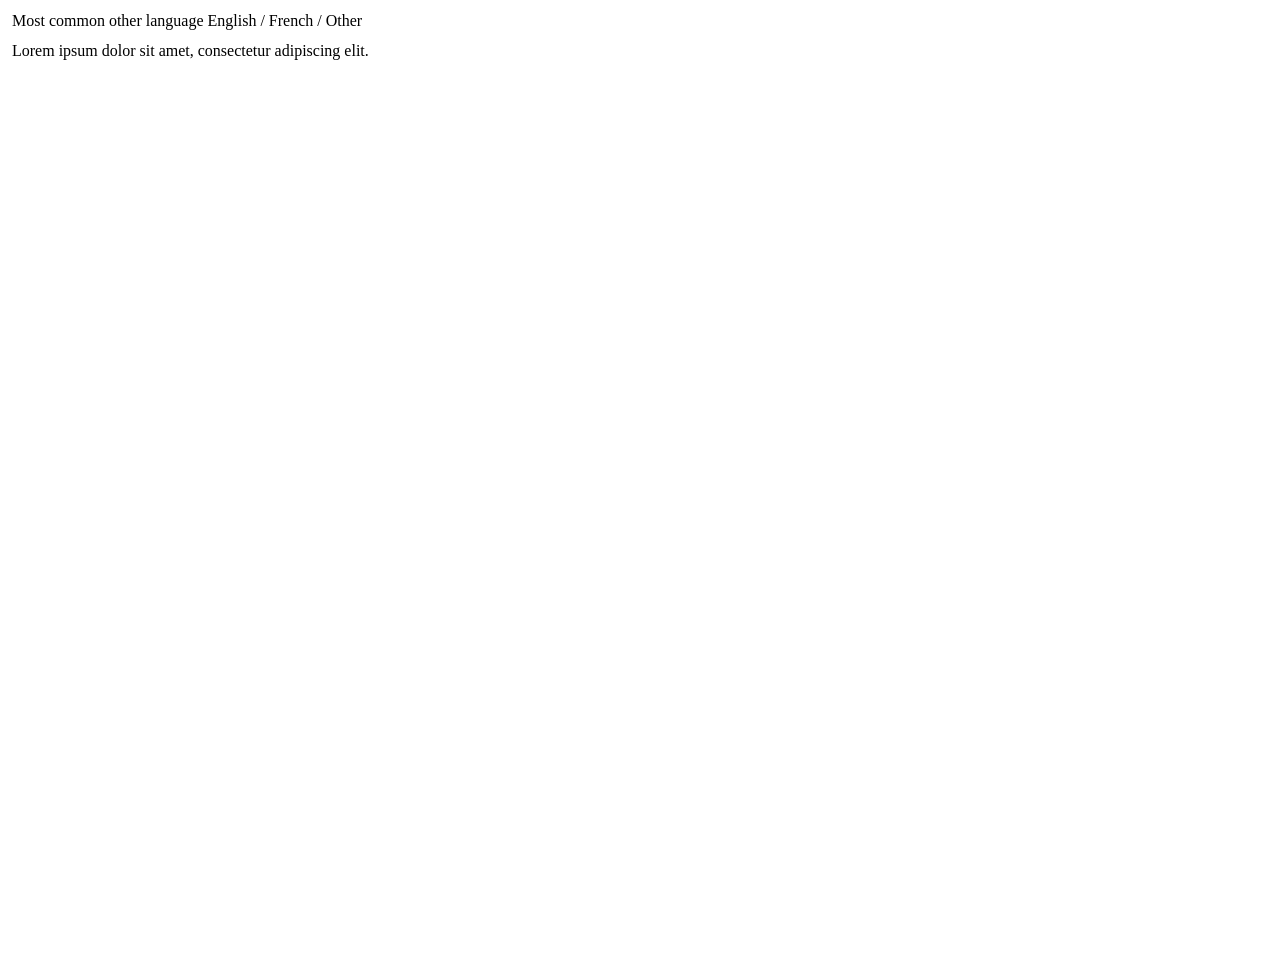
==== web/index.html @ cda777cf "Add left column UI with per-view details of the clicked geography - Calcite shell with a fixed 360px" ====
<!doctype html>
<html lang="en">
<head>
  <meta charset="utf-8" />
  <meta name="viewport" content="width=device-width, initial-scale=1" />
  <title>Canada Languages Interactive</title>

  <script type="module" src="https://js.arcgis.com/calcite-components/3.3.2/calcite.esm.js"></script>
  <link rel="stylesheet" href="https://js.arcgis.com/4.34/esri/themes/light/main.css" />
  <script src="https://js.arcgis.com/4.34/"></script>
  <script type="module" src="https://js.arcgis.com/4.34/map-components/"></script>

  <link rel="stylesheet" href="style.css" />
  <script type="module" src="app.js"></script>
</head>
<body>
  <calcite-shell>
    <!-- Left column: title, view toggle, details of the clicked geography -->
    <calcite-shell-panel slot="panel-start" display-mode="dock" width="m">
      <calcite-panel heading="Lorem ipsum dolor sit amet">
        <div class="panel-section">
          <calcite-segmented-control id="view-switch" label="Map view" width="full">
            <calcite-segmented-control-item value="predominant" checked>Most common other language</calcite-segmented-control-item>
            <calcite-segmented-control-item value="composition">English / French / Other</calcite-segmented-control-item>
          </calcite-segmented-control>
        </div>

        <div class="panel-section">
          <!-- Nothing clicked yet -->
          <calcite-notice id="info-empty" open width="full">
            <div slot="message">Lorem ipsum dolor sit amet, consectetur adipiscing elit.</div>
          </calcite-notice>

          <!-- Clicked geography, Most common other language view -->
          <div id="info-predominant" hidden>
            <h2 id="info-predominant-title" class="info-title"></h2>
            <hr class="info-divider" />
            <!-- Filled by app.js: non-official speakers and the predominant language -->
            <div id="info-predominant-prose"></div>
            <hr class="info-divider" />
            <calcite-table id="language-table" caption="Languages spoken most often at home" striped scale="s">
              <calcite-table-row slot="table-header">
                <calcite-table-header heading="Language"></calcite-table-header>
                <calcite-table-header heading="Speakers" alignment="end"></calcite-table-header>
                <calcite-table-header heading="Share" alignment="end"></calcite-table-header>
              </calcite-table-row>
            </calcite-table>
          </div>

          <!-- Clicked geography, English / French / Other view -->
          <div id="info-composition" hidden>
            <h2 id="info-composition-title" class="info-title"></h2>
            <hr class="info-divider" />
            <!-- Filled by app.js: English / French / non-official speakers -->
            <div id="info-composition-prose"></div>
            <hr class="info-divider" />
            <!-- Drawn by app.js: triangle of the colour mixes, with the selected geography marked -->
            <svg id="composition-legend" class="composition-legend" viewBox="0 0 300 262" role="img"
              aria-label="Triangle legend: how the English, French and non-official language colours mix"></svg>
          </div>
        </div>
      </calcite-panel>
    </calcite-shell-panel>

    <!-- Web map: "Canada Languages Interactive" -->
    <arcgis-map item-id="58b237790eba453bb35c7cd2c407bc18"></arcgis-map>
  </calcite-shell>

  <div id="tooltip-anchor"></div>
  <calcite-tooltip id="hover-tooltip" reference-element="tooltip-anchor" placement="right" offset-distance="12" overlay-positioning="fixed">
    <div class="tooltip-body">
      <!-- Most common other language view -->
      <div id="tooltip-predominant" class="tooltip-predominant">
        <span id="tooltip-predominant-geo" class="tooltip-title"></span>
        <div class="tooltip-content">
          <calcite-color-picker-swatch id="tooltip-swatch" scale="m"></calcite-color-picker-swatch>
          <div class="tooltip-text">
            <span id="tooltip-label"></span>
            <span id="tooltip-pct"></span>
          </div>
        </div>
      </div>
      <!-- English / French / Other view -->
      <div id="tooltip-composition" class="tooltip-composition" hidden>
        <span id="tooltip-geo" class="tooltip-title"></span>
        <div id="composition-bar" class="composition-bar">
          <span></span><span></span><span></span>
        </div>
        <div id="composition-values" class="composition-values"></div>
      </div>
    </div>
  </calcite-tooltip>
</body>
</html>
---- web/style.css ----
html, body { margin: 0; height: 100%; }
arcgis-map { display: block; height: 100%; }

/* Left column: fixed width, wide enough for the view toggle on one line */
calcite-shell-panel {
  --calcite-shell-panel-width: 360px;
  --calcite-shell-panel-min-width: 360px;
  --calcite-shell-panel-max-width: 360px;
}
.panel-section { padding: var(--calcite-spacing-md, 12px); }
.panel-section + .panel-section { padding-block-start: 0; }
.info-title {
  margin: 0 0 var(--calcite-spacing-sm, 8px);
  font-size: var(--calcite-font-size-1, 16px);
}
.info-divider {
  border: none;
  border-block-start: 1px solid var(--calcite-color-border-3, #dfdfdf);
  margin: var(--calcite-spacing-md, 12px) 0;
}
.predominant-language,
.category-word { font-weight: var(--calcite-font-weight-semibold, 600); }
.composition-legend {
  display: block;
  width: 100%;
  height: auto;
}
.composition-legend text {
  font-size: 12px;
  font-weight: 600;
}

/* Invisible 1px element that follows the cursor; the tooltip anchors to it */
#tooltip-anchor {
  position: fixed;
  width: 1px;
  height: 1px;
  pointer-events: none;
}
/* Keep [hidden] working on elements styled with display: flex */
[hidden] { display: none !important; }

/* The tooltip sizes to its contents: a long geography name widens it rather than wrapping */
calcite-tooltip { --calcite-tooltip-max-size-x: none; }
.tooltip-title { white-space: nowrap; }

.tooltip-content {
  display: flex;
  align-items: center;
  gap: var(--calcite-spacing-sm, 8px);
}
.tooltip-text {
  display: flex;
  flex-direction: column;
}

/* Most common other language tooltip: geography name over the swatch row */
.tooltip-predominant {
  display: flex;
  flex-direction: column;
  gap: var(--calcite-spacing-sm, 8px);
}

/* English / French / Other tooltip */
.tooltip-composition {
  display: flex;
  flex-direction: column;
  gap: var(--calcite-spacing-sm, 8px);
}
.tooltip-title { font-weight: var(--calcite-font-weight-semibold, 600); }
/* The bar and its values keep a fixed width so bars are comparable between geographies */
.composition-bar,
.composition-values { width: 240px; }
.composition-bar {
  display: flex;
  height: 12px;
  border-radius: 2px;
  overflow: hidden;
}
.composition-values {
  display: flex;
  justify-content: space-between;
  font-size: var(--calcite-font-size--1, 12px);
}
/* Category name over its share */
.composition-value {
  display: flex;
  flex-direction: column;
}
/* Small colour key before each category name */
.composition-label::before {
  content: "";
  display: inline-block;
  width: 8px;
  height: 8px;
  margin-inline-end: 4px;
  border-radius: 1px;
  background: var(--category-color);
}
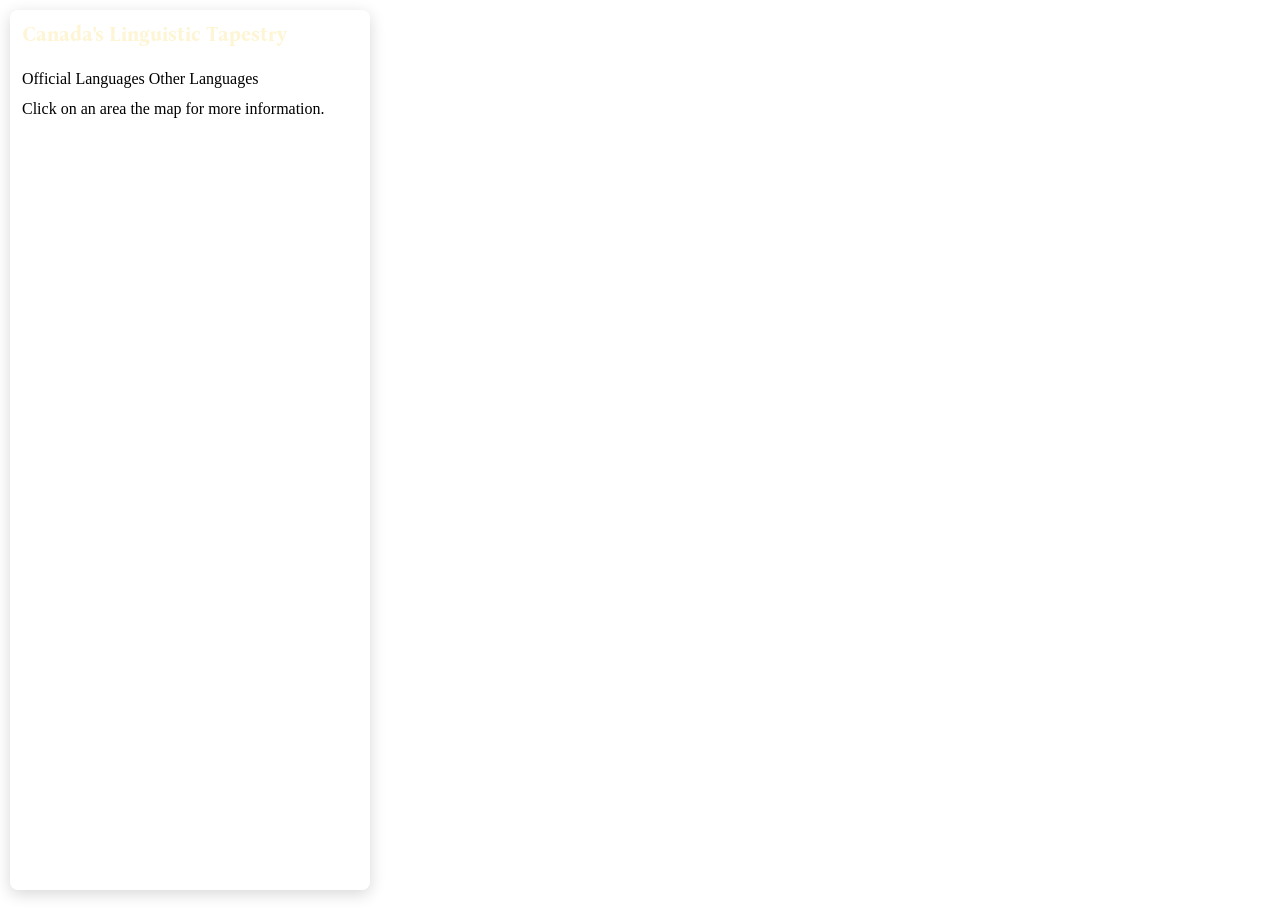
==== commit b4a897f2: "Text and style pass: floating panel, theme variables, new copy - Copy: title "Canada's Linguistic Ta" ====
--- a/web/index.html
+++ b/web/index.html
@@ -15,55 +15,54 @@
 </head>
 <body>
   <calcite-shell>
-    <!-- Left column: title, view toggle, details of the clicked geography -->
-    <calcite-shell-panel slot="panel-start" display-mode="dock" width="m">
-      <calcite-panel heading="Lorem ipsum dolor sit amet">
-        <div class="panel-section">
-          <calcite-segmented-control id="view-switch" label="Map view" width="full">
-            <calcite-segmented-control-item value="predominant" checked>Most common other language</calcite-segmented-control-item>
-            <calcite-segmented-control-item value="composition">English / French / Other</calcite-segmented-control-item>
-          </calcite-segmented-control>
+    <!-- Web map: "Canada Languages Interactive" -->
+    <arcgis-map item-id="58b237790eba453bb35c7cd2c407bc18"></arcgis-map>
+
+    <!-- Left panel, floating over the map: title, view toggle, details of the clicked geography -->
+    <calcite-panel id="side-panel" class="side-panel">
+      <h1 slot="header-content" class="app-title">Canada's Linguistic Tapestry</h1>
+      <div class="panel-section">
+        <calcite-segmented-control id="view-switch" label="Map view" width="full">
+          <calcite-segmented-control-item value="composition">Official Languages</calcite-segmented-control-item>
+          <calcite-segmented-control-item value="predominant" checked>Other Languages</calcite-segmented-control-item>
+        </calcite-segmented-control>
+      </div>
+
+      <div class="panel-section">
+        <!-- Nothing clicked yet -->
+        <calcite-notice id="info-empty" open width="full">
+          <div slot="message">Click on an area the map for more information.</div>
+        </calcite-notice>
+
+        <!-- Clicked geography, Most common other language view -->
+        <div id="info-predominant" hidden>
+          <h2 id="info-predominant-title" class="info-title"></h2>
+          <hr class="info-divider" />
+          <!-- Filled by app.js: non-official speakers and the predominant language -->
+          <div id="info-predominant-prose"></div>
+          <hr class="info-divider" />
+          <calcite-table id="language-table" caption="Languages spoken most often at home" striped scale="s">
+            <calcite-table-row slot="table-header">
+              <calcite-table-header heading="Language"></calcite-table-header>
+              <calcite-table-header heading="Speakers" alignment="end"></calcite-table-header>
+              <calcite-table-header heading="Share" alignment="end"></calcite-table-header>
+            </calcite-table-row>
+          </calcite-table>
         </div>
 
-        <div class="panel-section">
-          <!-- Nothing clicked yet -->
-          <calcite-notice id="info-empty" open width="full">
-            <div slot="message">Lorem ipsum dolor sit amet, consectetur adipiscing elit.</div>
-          </calcite-notice>
-
-          <!-- Clicked geography, Most common other language view -->
-          <div id="info-predominant" hidden>
-            <h2 id="info-predominant-title" class="info-title"></h2>
-            <hr class="info-divider" />
-            <!-- Filled by app.js: non-official speakers and the predominant language -->
-            <div id="info-predominant-prose"></div>
-            <hr class="info-divider" />
-            <calcite-table id="language-table" caption="Languages spoken most often at home" striped scale="s">
-              <calcite-table-row slot="table-header">
-                <calcite-table-header heading="Language"></calcite-table-header>
-                <calcite-table-header heading="Speakers" alignment="end"></calcite-table-header>
-                <calcite-table-header heading="Share" alignment="end"></calcite-table-header>
-              </calcite-table-row>
-            </calcite-table>
-          </div>
-
-          <!-- Clicked geography, English / French / Other view -->
-          <div id="info-composition" hidden>
-            <h2 id="info-composition-title" class="info-title"></h2>
-            <hr class="info-divider" />
-            <!-- Filled by app.js: English / French / non-official speakers -->
-            <div id="info-composition-prose"></div>
-            <hr class="info-divider" />
-            <!-- Drawn by app.js: triangle of the colour mixes, with the selected geography marked -->
-            <svg id="composition-legend" class="composition-legend" viewBox="0 0 300 262" role="img"
-              aria-label="Triangle legend: how the English, French and non-official language colours mix"></svg>
-          </div>
+        <!-- Clicked geography, English / French / Other view -->
+        <div id="info-composition" hidden>
+          <h2 id="info-composition-title" class="info-title"></h2>
+          <hr class="info-divider" />
+          <!-- Filled by app.js: English / French / non-official speakers -->
+          <div id="info-composition-prose"></div>
+          <hr class="info-divider" />
+          <!-- Drawn by app.js: triangle of the colour mixes, with the selected geography marked -->
+          <svg id="composition-legend" class="composition-legend" viewBox="0 0 300 262" role="img"
+            aria-label="Triangle legend: how the English, French and non-official language colours mix"></svg>
         </div>
-      </calcite-panel>
-    </calcite-shell-panel>
-
-    <!-- Web map: "Canada Languages Interactive" -->
-    <arcgis-map item-id="58b237790eba453bb35c7cd2c407bc18"></arcgis-map>
+      </div>
+    </calcite-panel>
   </calcite-shell>
 
   <div id="tooltip-anchor"></div>
--- a/web/style.css
+++ b/web/style.css
@@ -1,34 +1,160 @@
+/* ==========================================================================
+   THEME: everything you'd normally tweak is in this first section.
+   ========================================================================== */
+
+/* ---- 1. Fonts ------------------------------------------------------------
+   To try a different Google Font:
+     a. Pick fonts at https://fonts.google.com and copy the "@import" URL
+        from "Get embed code" (or edit the family= parts below).
+     b. Put the family names into --font-body / --font-heading.
+   The @import must stay the first rule in this file. */
+@import url('https://fonts.googleapis.com/css2?family=Bona+Nova:ital,wght@0,400;0,700;1,400&family=Kumbh+Sans:wght,YOPQ@100..900,300&display=swap');
+
+:root {
+  --font-body: "Kumbh Sans", sans-serif;            /* panel text, toggle, table, tooltips */
+  --font-heading: "Bona Nova", serif;      /* app title and geography names */
+  --font-weight-heading: 600;
+  --font-weight-emphasis: 600;                            /* language names in the prose */
+
+  /* ---- 2. Colours: plug hex codes in here ------------------------------ */
+  --color-panel-background: #1f1b1c;
+  --color-panel-header-background: #1f1b1c;
+  --color-title: #fdf5d4;               /* app title */
+  --color-heading: #fdf5d4;             /* geography name in the panel */
+  --color-body-text: #fdf5d4;           /* prose, table text */
+  --color-muted-text: #fff6d5;          /* table headings, secondary text */
+  --color-divider: #383032;             /* lines between sections */
+  --color-accent: #fdf5d4;              /* selected toggle, notice stripe */
+  --color-accent-text: #1f1b1c;         /* text on the selected toggle */
+  --color-table-stripe: #383032;        /* alternate table rows */
+  --color-tooltip-background: #1f1b1c;
+  --color-tooltip-text: #fdf5d4;
+  --color-legend-marker-ring: #1F1F1F;  /* ring around the selected area in the triangle */
+  --color-legend-marker-inner-ring: #FFFFFF;
+
+  /* ---- 3. Shape and size ----------------------------------------------- */
+  --panel-width: 360px;
+  --panel-inset: 10px;                  /* gap between the panel and the screen edges */
+  --panel-radius: 8px;
+  --panel-shadow: 0 4px 16px rgba(0, 0, 0, 0.16);
+  --swatch-radius: 4px;                 /* colour swatch in the tooltip */
+  --tooltip-bar-width: 240px;           /* stacked bar in the Official Languages tooltip */
+}
+
+/* ==========================================================================
+   Hand the theme to Calcite and the ArcGIS map widgets
+   ========================================================================== */
+
+:root {
+  --calcite-font-family: var(--font-body);
+  --calcite-color-brand: var(--color-accent);
+  --calcite-color-brand-hover: var(--color-accent);
+  --calcite-color-brand-press: var(--color-accent);
+  --calcite-color-text-inverse: var(--color-accent-text);
+}
+
+calcite-tooltip {
+  --calcite-tooltip-background-color: var(--color-tooltip-background);
+  --calcite-tooltip-text-color: var(--color-tooltip-text);
+  --calcite-tooltip-border-color: transparent;   /* no outline around the tooltip */
+  /* Sizes to its contents: a long geography name widens it rather than wrapping */
+  --calcite-tooltip-max-size-x: none;
+}
+
+/* ==========================================================================
+   Layout
+   ========================================================================== */
+
 html, body { margin: 0; height: 100%; }
 arcgis-map { display: block; height: 100%; }
 
-/* Left column: fixed width, wide enough for the view toggle on one line */
-calcite-shell-panel {
-  --calcite-shell-panel-width: 360px;
-  --calcite-shell-panel-min-width: 360px;
-  --calcite-shell-panel-max-width: 360px;
-}
+/* Keep [hidden] working on elements styled with display: flex */
+[hidden] { display: none !important; }
+
+/* Left panel, floating over the map */
+.side-panel {
+  position: absolute;
+  inset-block-start: var(--panel-inset);
+  inset-inline-start: var(--panel-inset);
+  width: var(--panel-width);
+  /* Explicit height: calcite-panel otherwise forces 100% and ignores a bottom inset */
+  height: calc(100% - 2 * var(--panel-inset));
+  border-radius: var(--panel-radius);
+  overflow: hidden;
+  box-shadow: var(--panel-shadow);
+  z-index: 1;
+  /* Calcite draws the panel and its header with these */
+  --calcite-panel-background-color: var(--color-panel-background);
+  --calcite-color-background: var(--color-panel-background);
+  --calcite-color-foreground-1: var(--color-panel-background);
+  --calcite-color-foreground-2: var(--color-table-stripe);
+  --calcite-color-text-1: var(--color-body-text);
+  --calcite-color-text-2: var(--color-body-text);
+  --calcite-color-text-3: var(--color-muted-text);
+  --calcite-color-border-3: var(--color-divider);
+  --calcite-panel-header-background-color: var(--color-panel-header-background);
+}
+
 .panel-section { padding: var(--calcite-spacing-md, 12px); }
 .panel-section + .panel-section { padding-block-start: 0; }
+
+/* ==========================================================================
+   Panel contents
+   ========================================================================== */
+
+.app-title {
+  margin: 0;
+  padding: var(--calcite-spacing-md, 12px);
+  font-family: var(--font-heading);
+  font-weight: var(--font-weight-heading);
+  font-size: 1.25rem;
+  color: var(--color-title);
+}
+
 .info-title {
   margin: 0 0 var(--calcite-spacing-sm, 8px);
-  font-size: var(--calcite-font-size-1, 16px);
-}
+  font-family: var(--font-heading);
+  font-weight: var(--font-weight-heading);
+  font-size: 1rem;
+  color: var(--color-heading);
+}
+
+#info-predominant-prose,
+#info-composition-prose { color: var(--color-body-text); }
+
 .info-divider {
   border: none;
-  border-block-start: 1px solid var(--calcite-color-border-3, #dfdfdf);
+  border-block-start: 1px solid var(--color-divider);
   margin: var(--calcite-spacing-md, 12px) 0;
 }
+
 .predominant-language,
-.category-word { font-weight: var(--calcite-font-weight-semibold, 600); }
+.category-word { font-weight: var(--font-weight-emphasis); }
+
+/* Triangle legend (Official Languages view) */
 .composition-legend {
   display: block;
   width: 100%;
   height: auto;
 }
 .composition-legend text {
+  font-family: var(--font-body);
   font-size: 12px;
-  font-weight: 600;
-}
+  font-weight: var(--font-weight-emphasis);
+}
+.legend-marker-ring {
+  fill: none;
+  stroke: var(--color-legend-marker-ring);
+  stroke-width: 1.5;
+}
+.legend-marker {
+  stroke: var(--color-legend-marker-inner-ring);
+  stroke-width: 2;
+}
+
+/* ==========================================================================
+   Hover tooltip
+   ========================================================================== */
 
 /* Invisible 1px element that follows the cursor; the tooltip anchors to it */
 #tooltip-anchor {
@@ -37,13 +163,19 @@
   height: 1px;
   pointer-events: none;
 }
-/* Keep [hidden] working on elements styled with display: flex */
-[hidden] { display: none !important; }
-
-/* The tooltip sizes to its contents: a long geography name widens it rather than wrapping */
-calcite-tooltip { --calcite-tooltip-max-size-x: none; }
-.tooltip-title { white-space: nowrap; }
-
+
+.tooltip-title {
+  white-space: nowrap;
+  font-family: var(--font-heading);
+  font-weight: var(--font-weight-heading);
+}
+
+/* Other Languages tooltip: geography name over the swatch row */
+.tooltip-predominant {
+  display: flex;
+  flex-direction: column;
+  gap: var(--calcite-spacing-sm, 8px);
+}
 .tooltip-content {
   display: flex;
   align-items: center;
@@ -53,24 +185,20 @@
   display: flex;
   flex-direction: column;
 }
-
-/* Most common other language tooltip: geography name over the swatch row */
-.tooltip-predominant {
+#tooltip-swatch {
+  border-radius: var(--swatch-radius);
+  overflow: hidden;
+}
+
+/* Official Languages tooltip */
+.tooltip-composition {
   display: flex;
   flex-direction: column;
   gap: var(--calcite-spacing-sm, 8px);
 }
-
-/* English / French / Other tooltip */
-.tooltip-composition {
-  display: flex;
-  flex-direction: column;
-  gap: var(--calcite-spacing-sm, 8px);
-}
-.tooltip-title { font-weight: var(--calcite-font-weight-semibold, 600); }
 /* The bar and its values keep a fixed width so bars are comparable between geographies */
 .composition-bar,
-.composition-values { width: 240px; }
+.composition-values { width: var(--tooltip-bar-width); }
 .composition-bar {
   display: flex;
   height: 12px;
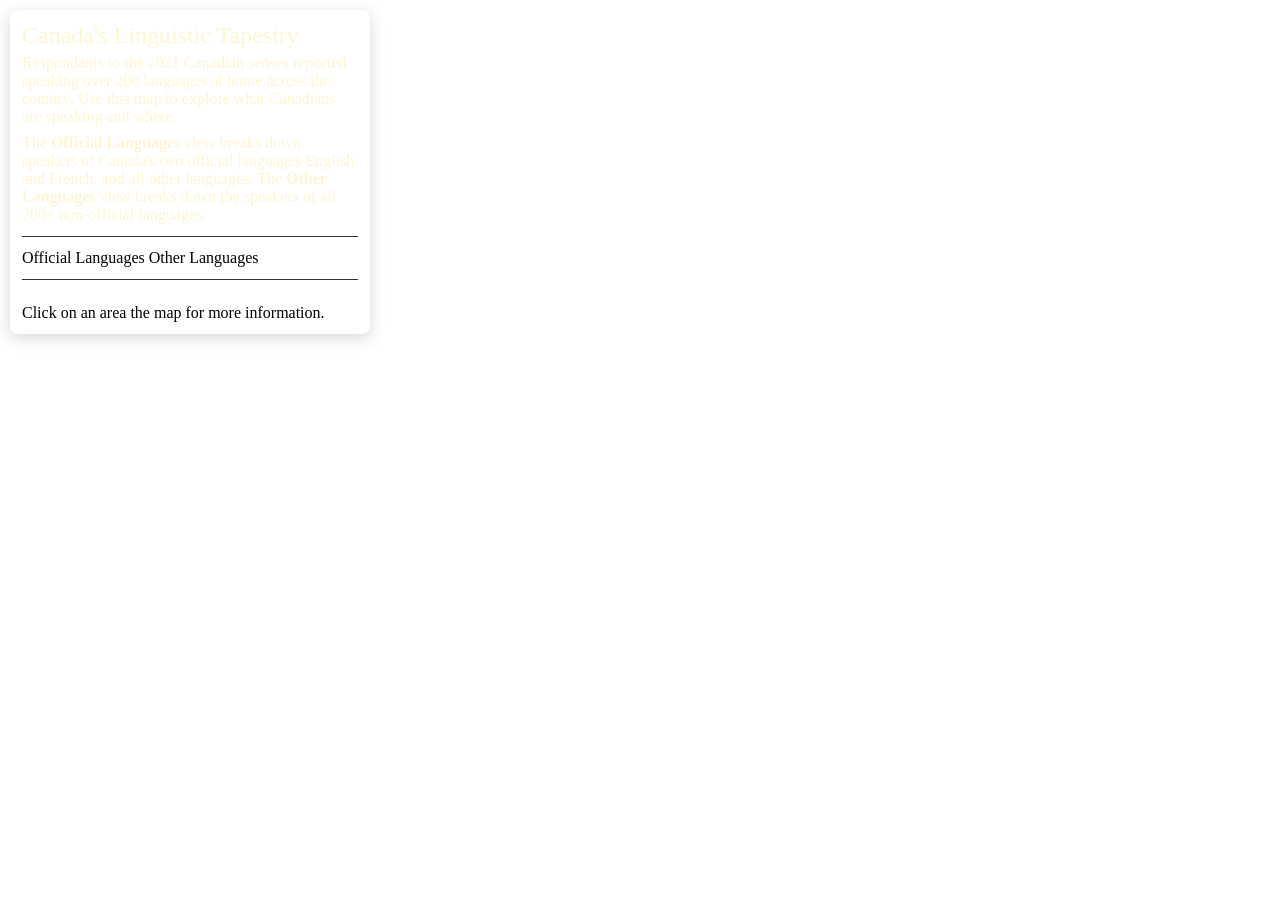
==== commit f53d0d74: "Launch tweaks: open on Official Languages, intro text, panel fits content - The map opens on the Off" ====
--- a/web/index.html
+++ b/web/index.html
@@ -21,13 +21,18 @@
     <!-- Left panel, floating over the map: title, view toggle, details of the clicked geography -->
     <calcite-panel id="side-panel" class="side-panel">
       <h1 slot="header-content" class="app-title">Canada's Linguistic Tapestry</h1>
+      <div class="panel-section intro">
+        <p>Respondants to the 2021 Canadian senses reported speaking over 200 languages at home across the country. Use this map to explore what Canadians are speaking and where.</p><p> The <b>Official Languages</b> view breaks down speakers of Canada's two official languages English and French, and all other languages. The <b>Other Languages</b> view breaks down the speakers of all 200+ non-official languages.</p>
+        <hr class="info-divider intro-divider" />
+      </div>
       <div class="panel-section">
         <calcite-segmented-control id="view-switch" label="Map view" width="full">
-          <calcite-segmented-control-item value="composition">Official Languages</calcite-segmented-control-item>
-          <calcite-segmented-control-item value="predominant" checked>Other Languages</calcite-segmented-control-item>
+          <calcite-segmented-control-item value="composition" checked>Official Languages</calcite-segmented-control-item>
+          <calcite-segmented-control-item value="predominant">Other Languages</calcite-segmented-control-item>
         </calcite-segmented-control>
+        <hr class="info-divider" />
       </div>
-
+      
       <div class="panel-section">
         <!-- Nothing clicked yet -->
         <calcite-notice id="info-empty" open width="full">
@@ -37,7 +42,6 @@
         <!-- Clicked geography, Most common other language view -->
         <div id="info-predominant" hidden>
           <h2 id="info-predominant-title" class="info-title"></h2>
-          <hr class="info-divider" />
           <!-- Filled by app.js: non-official speakers and the predominant language -->
           <div id="info-predominant-prose"></div>
           <hr class="info-divider" />
@@ -53,7 +57,6 @@
         <!-- Clicked geography, English / French / Other view -->
         <div id="info-composition" hidden>
           <h2 id="info-composition-title" class="info-title"></h2>
-          <hr class="info-divider" />
           <!-- Filled by app.js: English / French / non-official speakers -->
           <div id="info-composition-prose"></div>
           <hr class="info-divider" />
--- a/web/style.css
+++ b/web/style.css
@@ -13,8 +13,9 @@
 :root {
   --font-body: "Kumbh Sans", sans-serif;            /* panel text, toggle, table, tooltips */
   --font-heading: "Bona Nova", serif;      /* app title and geography names */
-  --font-weight-heading: 600;
+  --font-weight-heading: 500;
   --font-weight-emphasis: 600;                            /* language names in the prose */
+  --font-weight-table-header: 700;                        /* Language / Speakers / Share */
 
   /* ---- 2. Colours: plug hex codes in here ------------------------------ */
   --color-panel-background: #1f1b1c;
@@ -23,6 +24,7 @@
   --color-heading: #fdf5d4;             /* geography name in the panel */
   --color-body-text: #fdf5d4;           /* prose, table text */
   --color-muted-text: #fff6d5;          /* table headings, secondary text */
+  --color-intro-text: #fdf5d4;          /* intro paragraph under the title */
   --color-divider: #383032;             /* lines between sections */
   --color-accent: #fdf5d4;              /* selected toggle, notice stripe */
   --color-accent-text: #1f1b1c;         /* text on the selected toggle */
@@ -31,6 +33,8 @@
   --color-tooltip-text: #fdf5d4;
   --color-legend-marker-ring: #1F1F1F;  /* ring around the selected area in the triangle */
   --color-legend-marker-inner-ring: #FFFFFF;
+  --color-scrollbar-thumb: #5A4F52;     /* side panel scrollbar: the part you drag */
+  --color-scrollbar-track: #1F1B1C;     /* side panel scrollbar: the channel behind it */
 
   /* ---- 3. Shape and size ----------------------------------------------- */
   --panel-width: 360px;
@@ -53,6 +57,9 @@
   --calcite-color-text-inverse: var(--color-accent-text);
 }
 
+/* Table headings: Calcite sets their weight from its "medium" font weight */
+calcite-table-header { --calcite-font-weight-medium: var(--font-weight-table-header); }
+
 calcite-tooltip {
   --calcite-tooltip-background-color: var(--color-tooltip-background);
   --calcite-tooltip-text-color: var(--color-tooltip-text);
@@ -77,8 +84,14 @@
   inset-block-start: var(--panel-inset);
   inset-inline-start: var(--panel-inset);
   width: var(--panel-width);
-  /* Explicit height: calcite-panel otherwise forces 100% and ignores a bottom inset */
-  height: calc(100% - 2 * var(--panel-inset));
+  /* Only as tall as its content, up to the screen height minus the insets;
+     beyond that the panel's content scrolls. calcite-panel forces 100% height
+     unless overridden, and needs to be a column flexbox for the cap to make
+     its content area scroll rather than clip. */
+  display: flex;
+  flex-direction: column;
+  height: auto;
+  max-height: calc(100% - 2 * var(--panel-inset));
   border-radius: var(--panel-radius);
   overflow: hidden;
   box-shadow: var(--panel-shadow);
@@ -93,10 +106,27 @@
   --calcite-color-text-3: var(--color-muted-text);
   --calcite-color-border-3: var(--color-divider);
   --calcite-panel-header-background-color: var(--color-panel-header-background);
+  --calcite-panel-header-border-block-end: none;   /* no line under the title */
+  /* Inherited by the panel's scrolling content area (scrollbar width isn't
+     inherited, so it can't be changed from here) */
+  scrollbar-color: var(--color-scrollbar-thumb) var(--color-scrollbar-track);
 }
 
 .panel-section { padding: var(--calcite-spacing-md, 12px); }
 .panel-section + .panel-section { padding-block-start: 0; }
+
+/* Intro paragraph between the title and the view toggle */
+/* Space under the title: Calcite's header adds 14px below it, so with no
+   bottom padding on the title this leaves ~19px between title and intro */
+.panel-section.intro { padding-block-start: 5px; }
+.intro p {
+  margin: 0;
+  color: var(--color-intro-text);
+}
+.intro p + p { margin-block-start: var(--calcite-spacing-sm, 8px); }
+/* Line under the intro: the section's own padding provides the gap below it,
+   so it sits evenly between the text and the view toggle */
+.info-divider.intro-divider { margin-block-end: 0; }
 
 /* ==========================================================================
    Panel contents
@@ -105,9 +135,10 @@
 .app-title {
   margin: 0;
   padding: var(--calcite-spacing-md, 12px);
+  padding-block-end: 0;
   font-family: var(--font-heading);
   font-weight: var(--font-weight-heading);
-  font-size: 1.25rem;
+  font-size: 1.5rem;
   color: var(--color-title);
 }
 
@@ -139,7 +170,7 @@
 }
 .composition-legend text {
   font-family: var(--font-body);
-  font-size: 12px;
+  font-size: 16px;
   font-weight: var(--font-weight-emphasis);
 }
 .legend-marker-ring {
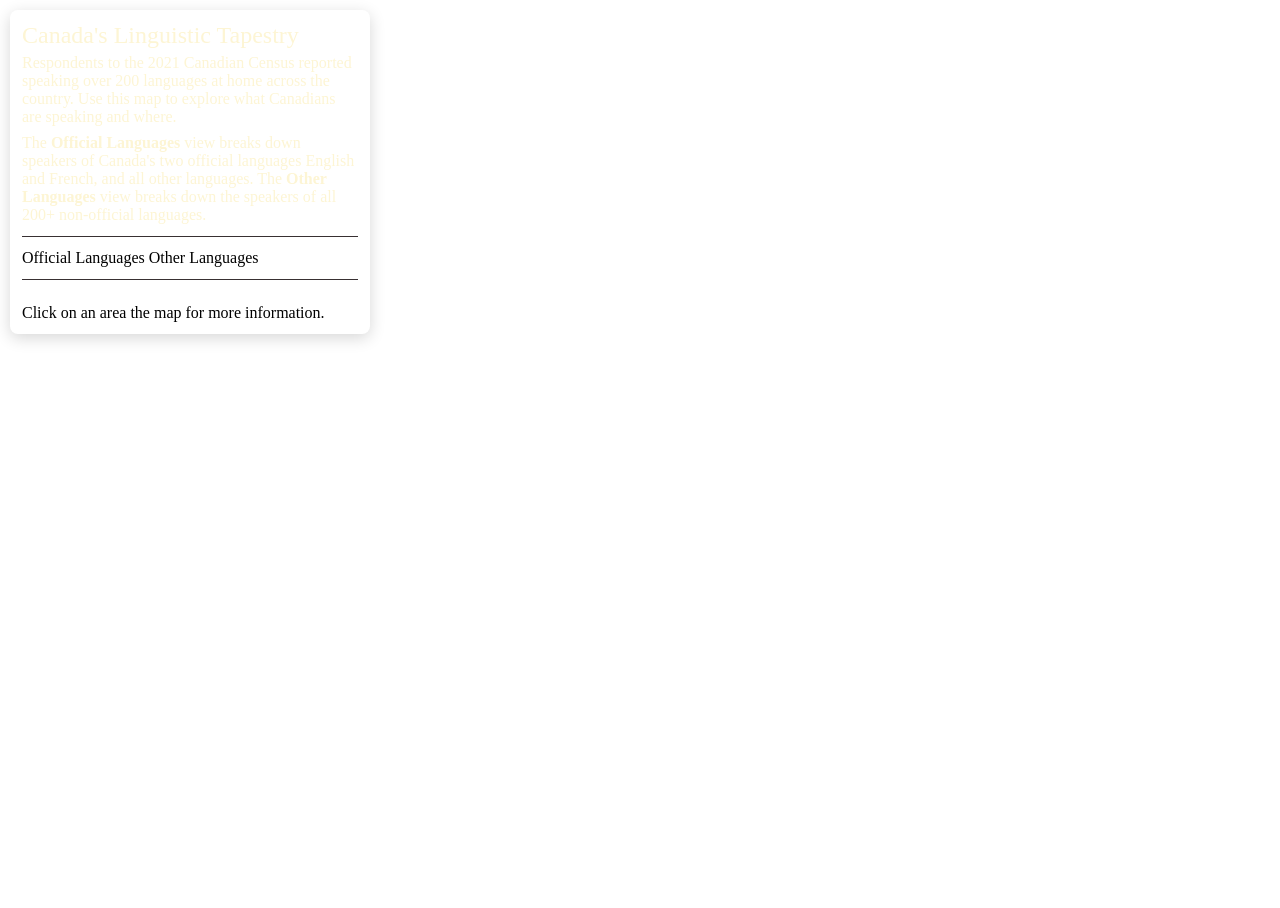
==== commit a5096f40: "Fix intro typos; show <0.01% for tiny table shares - Intro: "Respondents" and "Census". - Language t" ====
--- a/web/index.html
+++ b/web/index.html
@@ -22,7 +22,7 @@
     <calcite-panel id="side-panel" class="side-panel">
       <h1 slot="header-content" class="app-title">Canada's Linguistic Tapestry</h1>
       <div class="panel-section intro">
-        <p>Respondants to the 2021 Canadian senses reported speaking over 200 languages at home across the country. Use this map to explore what Canadians are speaking and where.</p><p> The <b>Official Languages</b> view breaks down speakers of Canada's two official languages English and French, and all other languages. The <b>Other Languages</b> view breaks down the speakers of all 200+ non-official languages.</p>
+        <p>Respondents to the 2021 Canadian Census reported speaking over 200 languages at home across the country. Use this map to explore what Canadians are speaking and where.</p><p> The <b>Official Languages</b> view breaks down speakers of Canada's two official languages English and French, and all other languages. The <b>Other Languages</b> view breaks down the speakers of all 200+ non-official languages.</p>
         <hr class="info-divider intro-divider" />
       </div>
       <div class="panel-section">
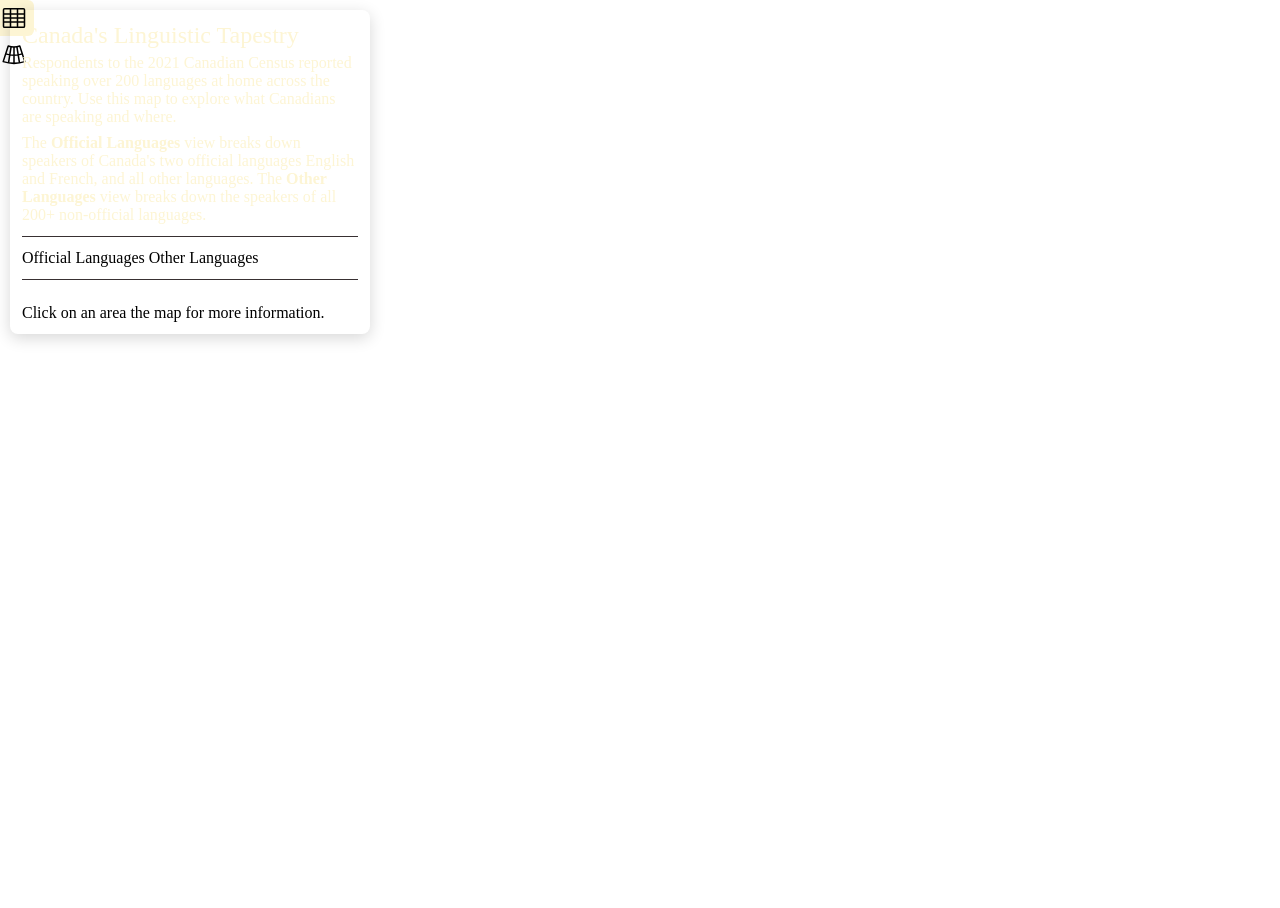
==== commit 91f64820: "Add a projection toggle: Web Mercator or Lambert conformal conic A small switch in the bottom right " ====
--- a/web/index.html
+++ b/web/index.html
@@ -16,7 +16,28 @@
 <body>
   <calcite-shell>
     <!-- Web map: "Canada Languages Interactive" -->
-    <arcgis-map item-id="58b237790eba453bb35c7cd2c407bc18"></arcgis-map>
+    <arcgis-map item-id="58b237790eba453bb35c7cd2c407bc18">
+      <!-- Projection switch, bottom right of the map: each item's value is a web map item ID.
+           The checked item must match item-id above. -->
+      <calcite-segmented-control id="projection-switch" slot="bottom-right" label="Map projection" scale="s">
+        <calcite-segmented-control-item value="58b237790eba453bb35c7cd2c407bc18" checked
+          title="Web Mercator" aria-label="Web Mercator projection">
+          <!-- Rectangular grid, parallels spreading apart towards the poles -->
+          <svg class="projection-symbol" viewBox="0 0 24 24" aria-hidden="true">
+            <rect x="3" y="4" width="18" height="16" rx="1" />
+            <path d="M9 4v16M15 4v16M3 12h18M3 8.5h18M3 15.5h18" />
+          </svg>
+        </calcite-segmented-control-item>
+        <calcite-segmented-control-item value="07a9009f429d447796945ac244603179"
+          title="Lambert conformal conic" aria-label="Lambert conformal conic projection">
+          <!-- Fan: meridians converging northwards, parallels as concentric arcs -->
+          <svg class="projection-symbol" viewBox="0 0 24 24" aria-hidden="true">
+            <path d="M7.06 5.22L2.73 18.53A30 30 0 0 0 21.27 18.53L16.94 5.22A16 16 0 0 1 7.06 5.22Z" />
+            <path d="M4.9 11.87A23 23 0 0 0 19.1 11.87M12 6v14M9.5 5.8L7.3 19.6M14.5 5.8L16.7 19.6" />
+          </svg>
+        </calcite-segmented-control-item>
+      </calcite-segmented-control>
+    </arcgis-map>
 
     <!-- Left panel, floating over the map: title, view toggle, details of the clicked geography -->
     <calcite-panel id="side-panel" class="side-panel">
--- a/web/style.css
+++ b/web/style.css
@@ -112,6 +112,46 @@
   scrollbar-color: var(--color-scrollbar-thumb) var(--color-scrollbar-track);
 }
 
+/* Projection switch, bottom right of the map: same colours as the panel */
+#projection-switch {
+  border-radius: var(--panel-radius);
+  overflow: hidden;
+  box-shadow: var(--panel-shadow);
+  --calcite-color-foreground-1: var(--color-panel-background);
+  --calcite-color-text-3: var(--color-body-text);
+  --calcite-color-text-1: var(--color-body-text);
+  --calcite-color-border-input: var(--color-divider);
+  --calcite-segmented-control-border-color: var(--color-panel-background);
+}
+/* Calcite's own highlight has square corners and can't be rounded, so it is
+   made transparent and the symbols draw a rounded one of their own instead */
+#projection-switch calcite-segmented-control-item {
+  --calcite-segmented-control-background-color: transparent;
+  --calcite-segmented-control-color: var(--color-body-text);
+}
+#projection-switch calcite-segmented-control-item[checked] {
+  --calcite-segmented-control-color: var(--color-accent-text);
+}
+.projection-symbol {
+  display: block;
+  width: 28px;
+  height: 28px;
+  padding: 4px 6px;
+  margin: 0 -6px;                       /* fill the item's own side padding */
+  border-radius: calc(var(--panel-radius) - 2px);
+  fill: none;
+  stroke: currentColor;
+  stroke-width: 1.3;
+  stroke-linejoin: round;
+  transition: background-color 0.15s ease-in-out;
+}
+#projection-switch calcite-segmented-control-item:not([checked]):hover .projection-symbol {
+  background: var(--color-divider);
+}
+#projection-switch calcite-segmented-control-item[checked] .projection-symbol {
+  background: var(--color-accent);
+}
+
 .panel-section { padding: var(--calcite-spacing-md, 12px); }
 .panel-section + .panel-section { padding-block-start: 0; }
 
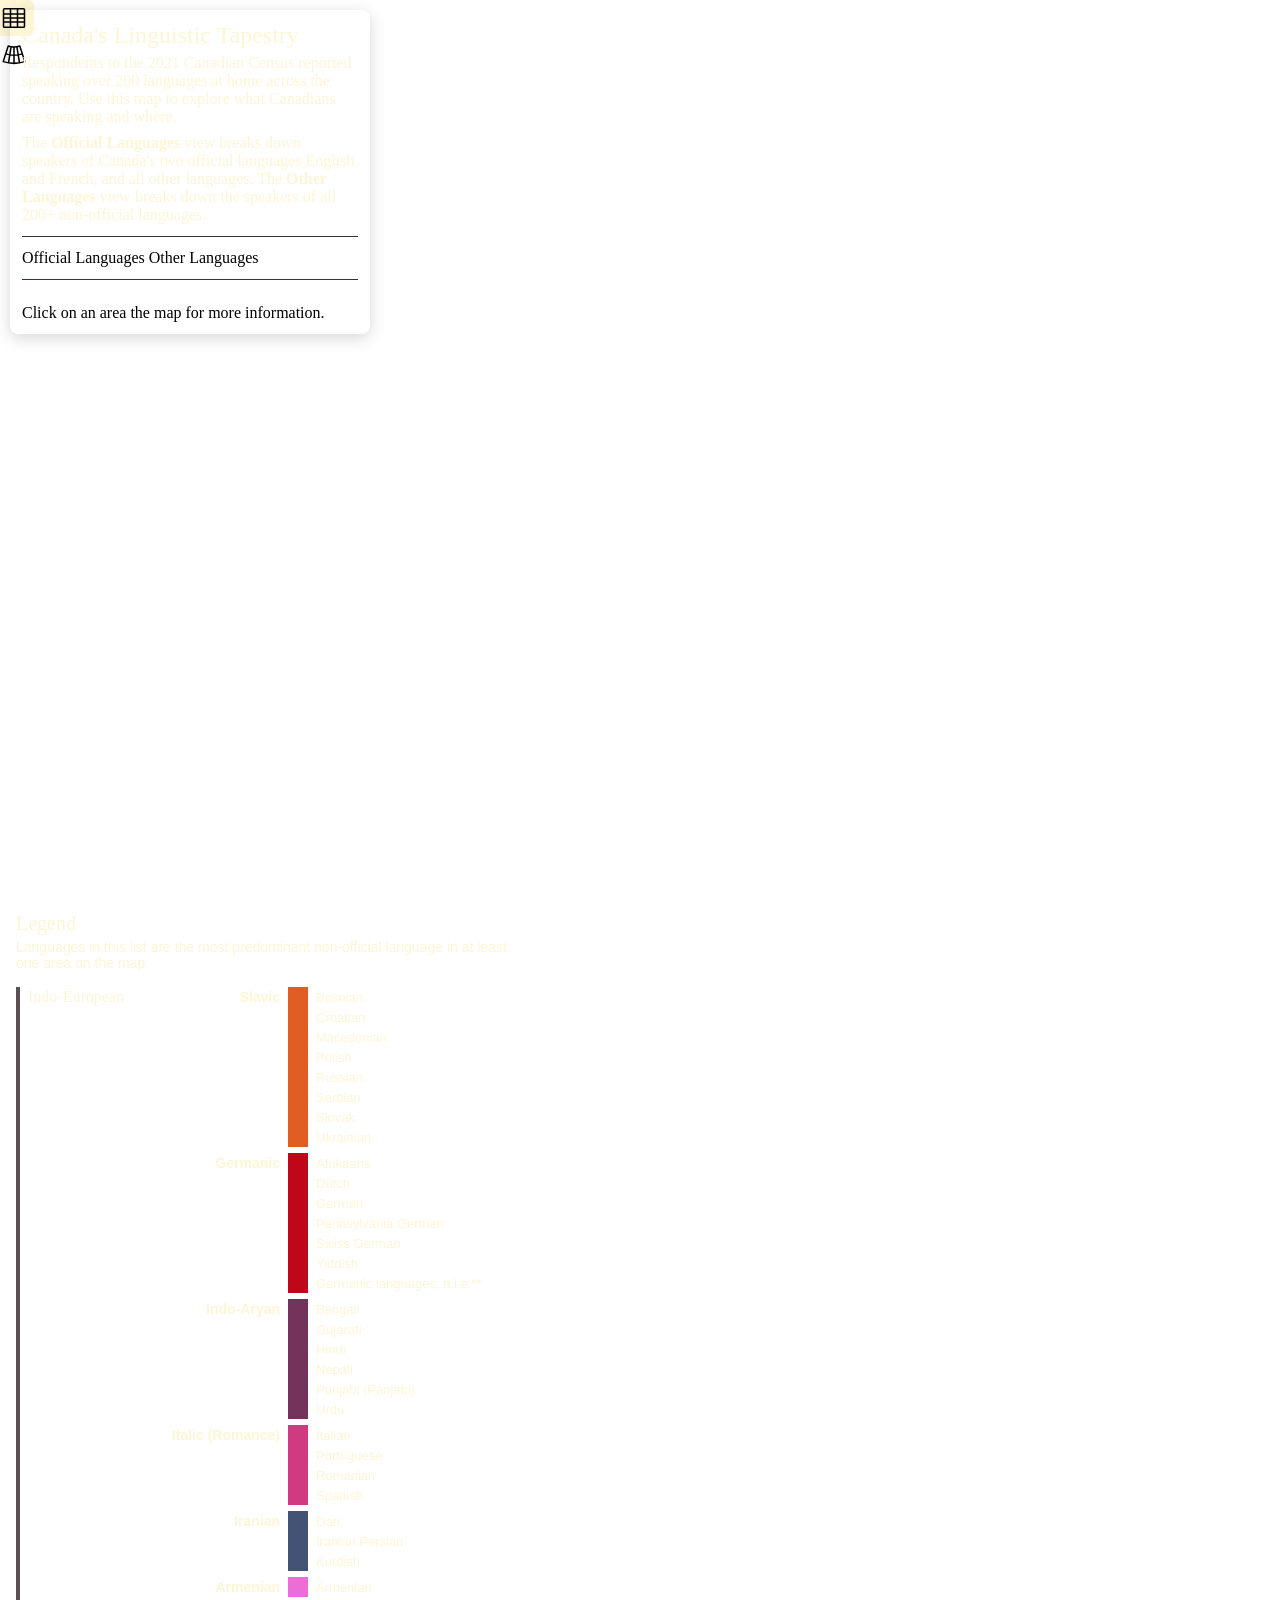
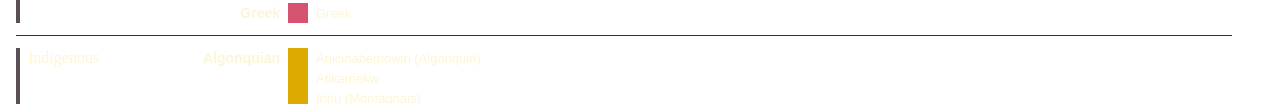
==== commit 18b5131e: "Add a language legend to the Other Languages view A legend button (Calcite's legend icon) at the top" ====
--- a/web/index.html
+++ b/web/index.html
@@ -19,6 +19,8 @@
     <arcgis-map item-id="58b237790eba453bb35c7cd2c407bc18">
       <!-- Projection switch, bottom right of the map: each item's value is a web map item ID.
            The checked item must match item-id above. -->
+      <!-- Legend button, top right of the map (Other Languages view only); opens #legend-popover -->
+      <calcite-action id="legend-button" slot="top-right" icon="legend" text="Legend" scale="m"></calcite-action>
       <calcite-segmented-control id="projection-switch" slot="bottom-right" label="Map projection" scale="s">
         <calcite-segmented-control-item value="58b237790eba453bb35c7cd2c407bc18" checked
           title="Web Mercator" aria-label="Web Mercator projection">
@@ -89,6 +91,18 @@
     </calcite-panel>
   </calcite-shell>
 
+  <!-- Language legend: groups, families and their colours. Filled by app.js -->
+  <calcite-popover id="legend-popover" label="Legend" placement="left-start" trigger-disabled
+    overlay-positioning="fixed" auto-close pointer-disabled offset-distance="8">
+    <div class="legend-content">
+      <h2 class="legend-title">Legend</h2>
+      <p class="legend-intro">Languages in this list are the most predominant non-official language in at least one area on the map</p>
+      <div id="language-legend" class="language-legend"></div>
+      <!-- Marks added by app.js after n.o.s. and n.i.e. language names -->
+      <p class="legend-footnote">*Not otherwise specified<br />**Not included elsewhere</p>
+    </div>
+  </calcite-popover>
+
   <div id="tooltip-anchor"></div>
   <calcite-tooltip id="hover-tooltip" reference-element="tooltip-anchor" placement="right" offset-distance="12" overlay-positioning="fixed">
     <div class="tooltip-body">
--- a/web/style.css
+++ b/web/style.css
@@ -29,12 +29,14 @@
   --color-accent: #fdf5d4;              /* selected toggle, notice stripe */
   --color-accent-text: #1f1b1c;         /* text on the selected toggle */
   --color-table-stripe: #383032;        /* alternate table rows */
+  --color-official-language-text: #a89f92;  /* English and French rows in the table (italic) */
   --color-tooltip-background: #1f1b1c;
   --color-tooltip-text: #fdf5d4;
   --color-legend-marker-ring: #1F1F1F;  /* ring around the selected area in the triangle */
   --color-legend-marker-inner-ring: #FFFFFF;
   --color-scrollbar-thumb: #5A4F52;     /* side panel scrollbar: the part you drag */
   --color-scrollbar-track: #1F1B1C;     /* side panel scrollbar: the channel behind it */
+  --color-legend-group-bar: #5A4F52;    /* bar beside each language group in the legend */
 
   /* ---- 3. Shape and size ----------------------------------------------- */
   --panel-width: 360px;
@@ -43,6 +45,9 @@
   --panel-shadow: 0 4px 16px rgba(0, 0, 0, 0.16);
   --swatch-radius: 4px;                 /* colour swatch in the tooltip */
   --tooltip-bar-width: 240px;           /* stacked bar in the Official Languages tooltip */
+  --legend-group-width: 120px;          /* legend: group name column */
+  --legend-family-width: 124px;         /* legend: family name column */
+  --legend-bar-width: 20px;             /* legend: family colour bar */
 }
 
 /* ==========================================================================
@@ -202,6 +207,116 @@
 .predominant-language,
 .category-word { font-weight: var(--font-weight-emphasis); }
 
+/* English and French rows in the language table: listed, but not counted in
+   the predominance map */
+calcite-table-row.official-language {
+  --calcite-color-text-1: var(--color-official-language-text);
+  --calcite-color-text-2: var(--color-official-language-text);
+  color: var(--color-official-language-text);
+  font-style: italic;
+}
+
+/* ==========================================================================
+   Language legend (Other Languages view): button and popover
+   ========================================================================== */
+
+/* Map button, styled like the projection switch */
+#legend-button {
+  border-radius: var(--panel-radius);
+  overflow: hidden;
+  box-shadow: var(--panel-shadow);
+  --calcite-action-background-color: var(--color-panel-background);
+  --calcite-action-background-color-hover: var(--color-divider);
+  --calcite-action-background-color-press: var(--color-divider);
+  --calcite-action-text-color: var(--color-body-text);
+  --calcite-action-text-color-press: var(--color-body-text);
+}
+
+#legend-popover {
+  --calcite-popover-background-color: var(--color-panel-background);
+  --calcite-popover-border-color: transparent;
+  --calcite-popover-corner-radius: var(--panel-radius);
+  --calcite-popover-text-color: var(--color-body-text);
+}
+
+/* Title, intro, the list and the footnote, scrolling together */
+.legend-content {
+  max-height: calc(100vh - 6rem);
+  max-width: calc(100vw - 2rem);
+  overflow-y: auto;
+  padding: var(--calcite-spacing-md, 12px) var(--calcite-spacing-lg, 16px);
+  box-sizing: border-box;
+  font-family: var(--font-body);
+  color: var(--color-body-text);
+  scrollbar-color: var(--color-scrollbar-thumb) var(--color-scrollbar-track);
+}
+.legend-title {
+  margin: 0;
+  font-family: var(--font-heading);
+  font-weight: var(--font-weight-heading);
+  font-size: 1.25rem;
+  color: var(--color-heading);
+}
+.legend-intro {
+  margin: var(--calcite-spacing-xs, 4px) 0 var(--calcite-spacing-lg, 16px);
+  max-width: 36em;
+  font-size: 0.875rem;
+}
+.legend-footnote {
+  margin: var(--calcite-spacing-lg, 16px) 0 0;
+  font-size: 0.75rem;
+  color: var(--color-muted-text);
+}
+
+/* Groups are separated by .info-divider lines (added by app.js), which bring their own margins */
+.language-legend {
+  display: flex;
+  flex-direction: column;
+}
+
+/* A group: bar down its whole height, name, then its families */
+.legend-group {
+  display: grid;
+  grid-template-columns: var(--legend-group-width) auto;
+  column-gap: var(--calcite-spacing-sm, 8px);
+  border-inline-start: 4px solid var(--color-legend-group-bar);
+  padding-inline-start: var(--calcite-spacing-sm, 8px);
+}
+.legend-group-name {
+  font-family: var(--font-heading);
+  font-weight: var(--font-weight-heading);
+  font-size: 1rem;
+  line-height: 1.2;
+}
+.legend-families {
+  display: flex;
+  flex-direction: column;
+  gap: 6px;
+}
+
+/* A family: name (right-aligned, spanning its rows), colour bar, languages */
+.legend-family {
+  display: grid;
+  grid-template-columns: var(--legend-family-width) var(--legend-bar-width) auto;
+  grid-auto-rows: minmax(20px, auto);
+  column-gap: var(--calcite-spacing-sm, 8px);
+}
+.legend-family-name {
+  grid-column: 1;
+  text-align: end;
+  font-weight: var(--font-weight-emphasis);
+  font-size: 0.875rem;
+  line-height: 1.2;
+  padding-block-start: 2px;
+}
+.legend-segment { grid-column: 2; }
+.legend-language {
+  grid-column: 3;
+  align-self: center;
+  font-size: 0.8125rem;
+  white-space: nowrap;
+}
+
 /* Triangle legend (Official Languages view) */
 .composition-legend {
   display: block;
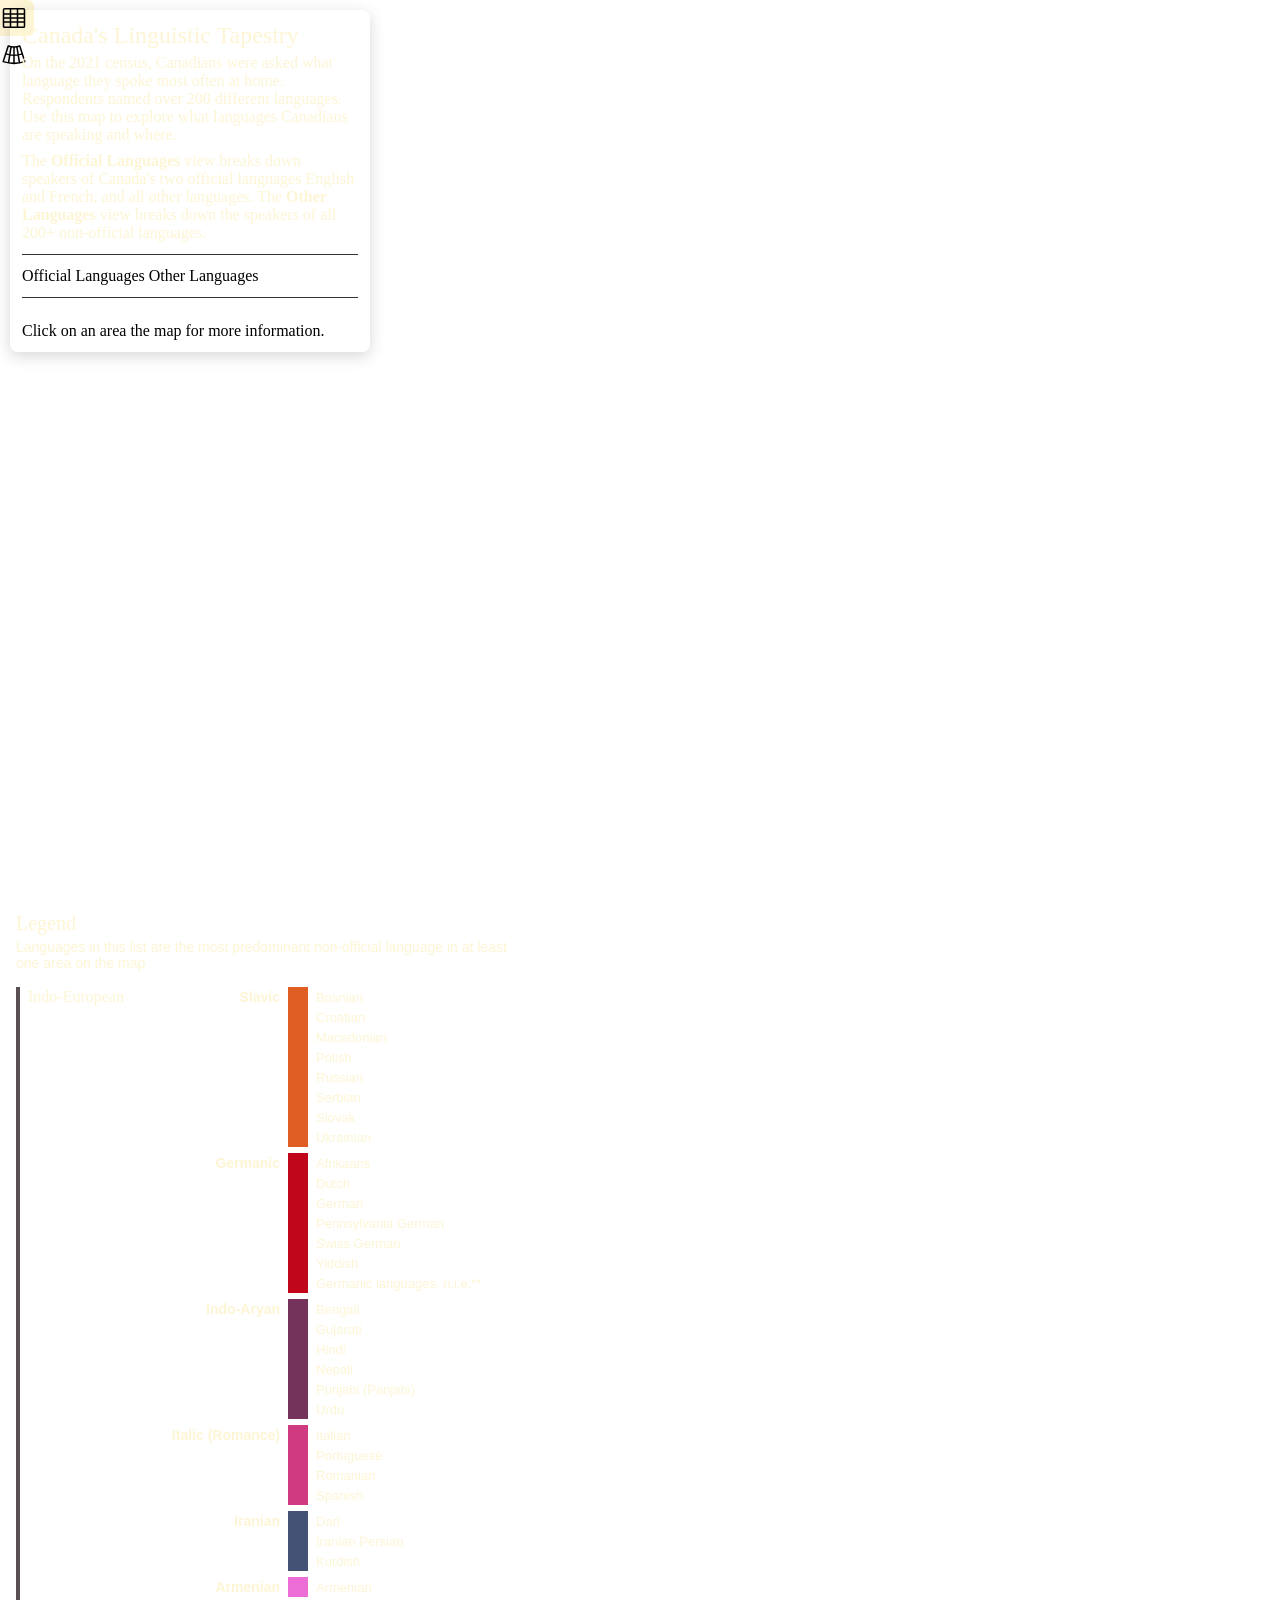
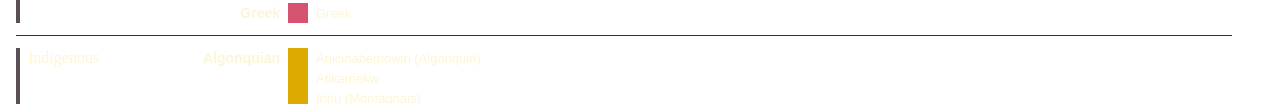
==== commit e20a42ef: "Reword the opening paragraph Co-Authored-By: Claude Opus 5.5 <noreply@anthropic.com>" ====
--- a/web/index.html
+++ b/web/index.html
@@ -45,7 +45,7 @@
     <calcite-panel id="side-panel" class="side-panel">
       <h1 slot="header-content" class="app-title">Canada's Linguistic Tapestry</h1>
       <div class="panel-section intro">
-        <p>Respondents to the 2021 Canadian Census reported speaking over 200 languages at home across the country. Use this map to explore what Canadians are speaking and where.</p><p> The <b>Official Languages</b> view breaks down speakers of Canada's two official languages English and French, and all other languages. The <b>Other Languages</b> view breaks down the speakers of all 200+ non-official languages.</p>
+        <p>On the 2021 census, Canadians were asked what language they spoke most often at home. Respondents named over 200 different languages. Use this map to explore what languages Canadians are speaking and where.</p><p> The <b>Official Languages</b> view breaks down speakers of Canada's two official languages English and French, and all other languages. The <b>Other Languages</b> view breaks down the speakers of all 200+ non-official languages.</p>
         <hr class="info-divider intro-divider" />
       </div>
       <div class="panel-section">
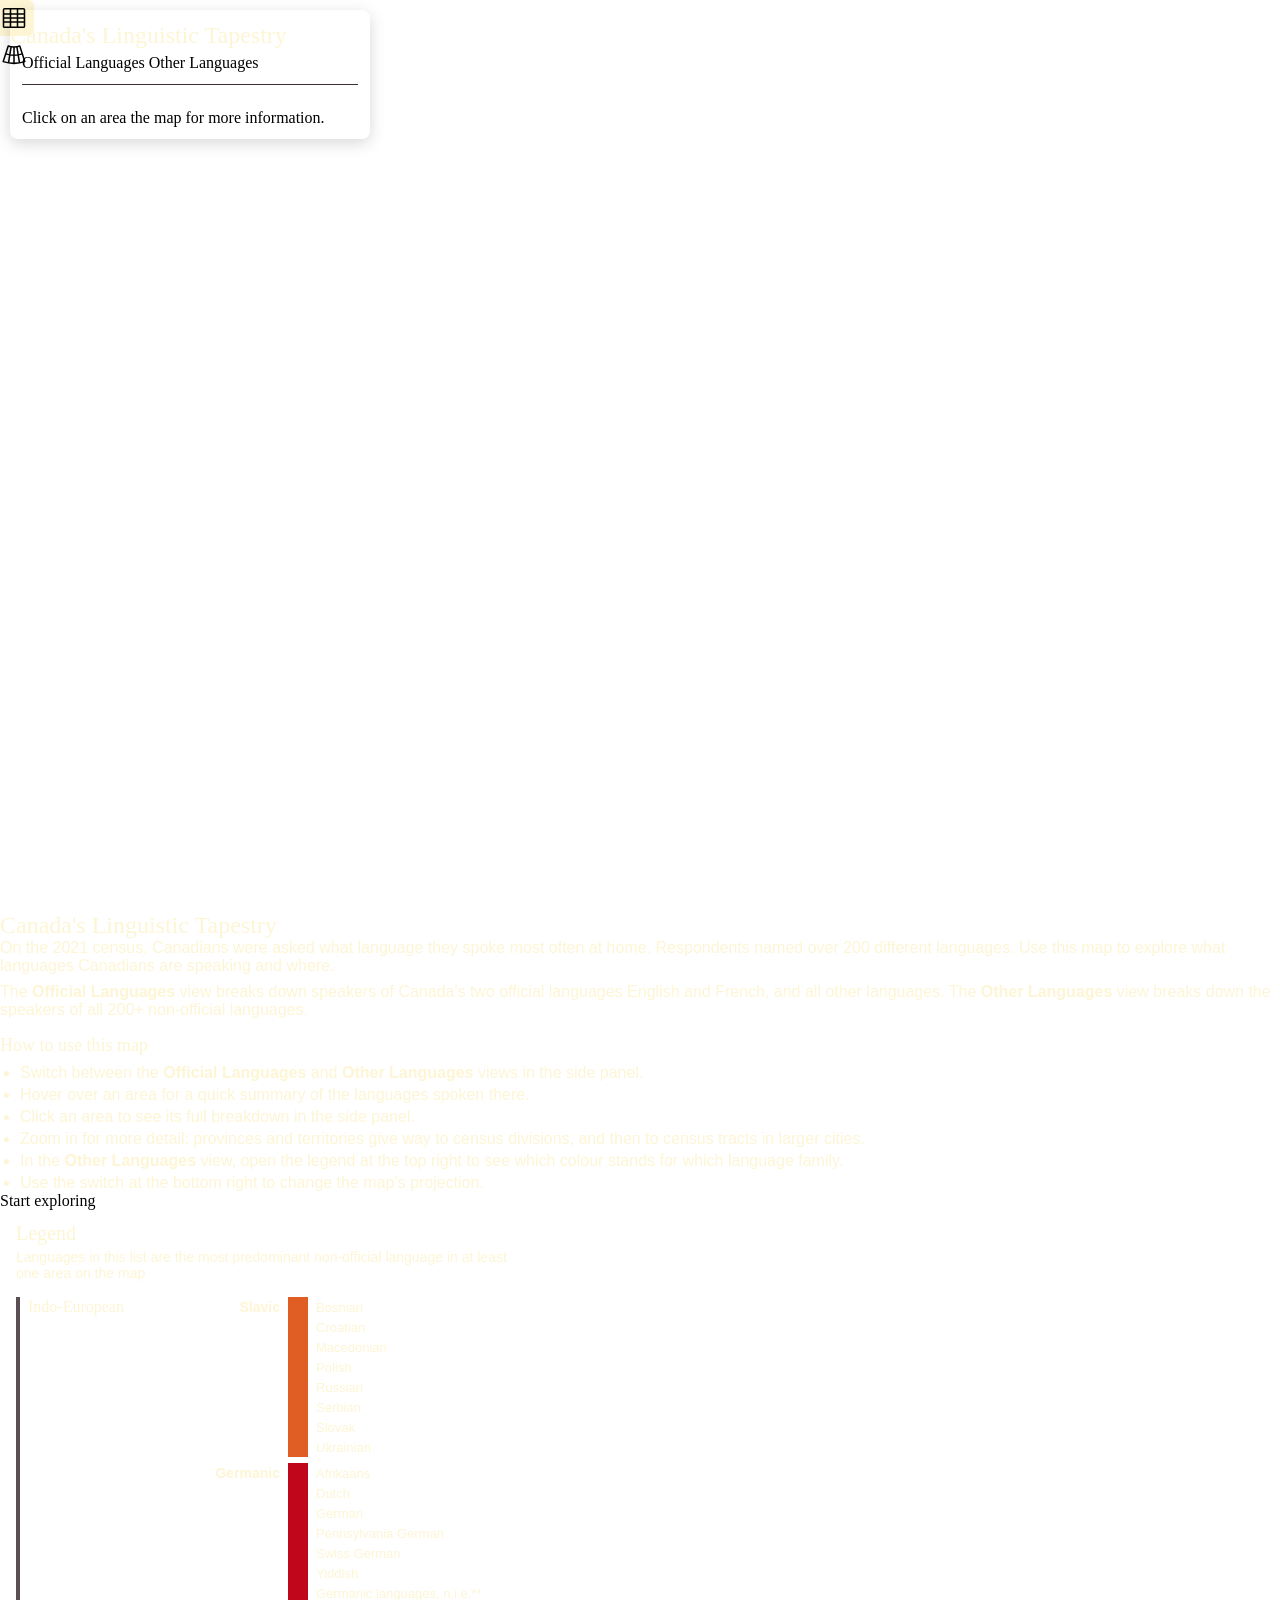
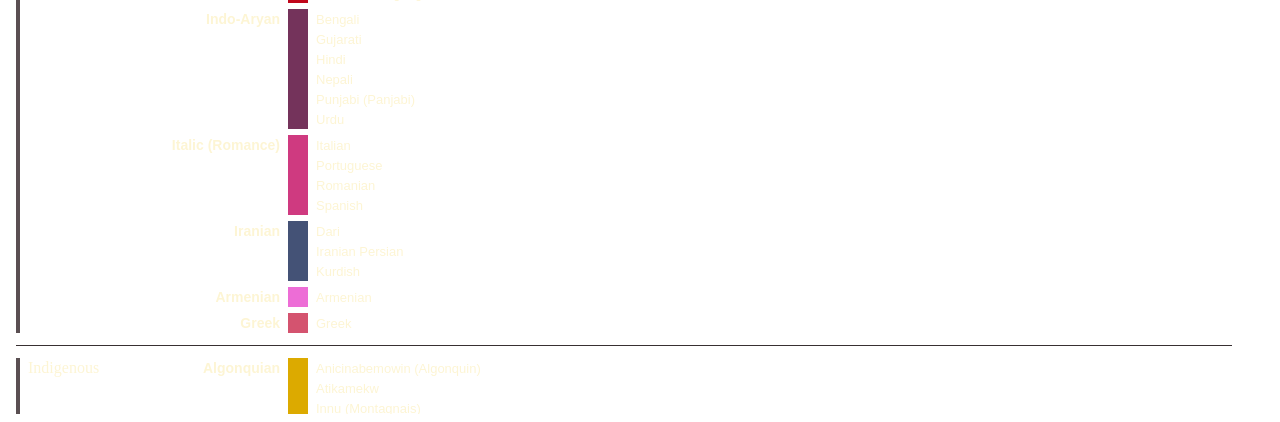
==== commit e9a4b6fd: "Add an About dialog on load and a notice background The intro text moves from the side panel into a " ====
--- a/web/index.html
+++ b/web/index.html
@@ -44,11 +44,9 @@
     <!-- Left panel, floating over the map: title, view toggle, details of the clicked geography -->
     <calcite-panel id="side-panel" class="side-panel">
       <h1 slot="header-content" class="app-title">Canada's Linguistic Tapestry</h1>
-      <div class="panel-section intro">
-        <p>On the 2021 census, Canadians were asked what language they spoke most often at home. Respondents named over 200 different languages. Use this map to explore what languages Canadians are speaking and where.</p><p> The <b>Official Languages</b> view breaks down speakers of Canada's two official languages English and French, and all other languages. The <b>Other Languages</b> view breaks down the speakers of all 200+ non-official languages.</p>
-        <hr class="info-divider intro-divider" />
-      </div>
-      <div class="panel-section">
+      <!-- Reopens #info-dialog -->
+      <calcite-action id="info-button" slot="header-actions-end" icon="information" text="About this map" scale="s"></calcite-action>
+      <div class="panel-section views">
         <calcite-segmented-control id="view-switch" label="Map view" width="full">
           <calcite-segmented-control-item value="composition" checked>Official Languages</calcite-segmented-control-item>
           <calcite-segmented-control-item value="predominant">Other Languages</calcite-segmented-control-item>
@@ -91,6 +89,25 @@
     </calcite-panel>
   </calcite-shell>
 
+  <!-- About the map: open on load, reopened from the panel's info button -->
+  <calcite-dialog id="info-dialog" modal open width="m" label="About this map">
+    <h2 slot="header-content" class="dialog-title">Canada's Linguistic Tapestry</h2>
+    <div class="dialog-content">
+      <p>On the 2021 census, Canadians were asked what language they spoke most often at home. Respondents named over 200 different languages. Use this map to explore what languages Canadians are speaking and where.</p>
+      <p>The <b>Official Languages</b> view breaks down speakers of Canada's two official languages English and French, and all other languages. The <b>Other Languages</b> view breaks down the speakers of all 200+ non-official languages.</p>
+      <h3 class="dialog-subheading">How to use this map</h3>
+      <ul>
+        <li>Switch between the <b>Official Languages</b> and <b>Other Languages</b> views in the side panel.</li>
+        <li>Hover over an area for a quick summary of the languages spoken there.</li>
+        <li>Click an area to see its full breakdown in the side panel.</li>
+        <li>Zoom in for more detail: provinces and territories give way to census divisions, and then to census tracts in larger cities.</li>
+        <li>In the <b>Other Languages</b> view, open the legend at the top right to see which colour stands for which language family.</li>
+        <li>Use the switch at the bottom right to change the map's projection.</li>
+      </ul>
+    </div>
+    <calcite-button id="info-dialog-close" slot="footer-end">Start exploring</calcite-button>
+  </calcite-dialog>
+
   <!-- Language legend: groups, families and their colours. Filled by app.js -->
   <calcite-popover id="legend-popover" label="Legend" placement="left-start" trigger-disabled
     overlay-positioning="fixed" auto-close pointer-disabled offset-distance="8">
--- a/web/style.css
+++ b/web/style.css
@@ -24,11 +24,12 @@
   --color-heading: #fdf5d4;             /* geography name in the panel */
   --color-body-text: #fdf5d4;           /* prose, table text */
   --color-muted-text: #fff6d5;          /* table headings, secondary text */
-  --color-intro-text: #fdf5d4;          /* intro paragraph under the title */
+  --color-dialog-scrim: rgba(0, 0, 0, 0.45);  /* shade over the map behind the About dialog */
   --color-divider: #383032;             /* lines between sections */
   --color-accent: #fdf5d4;              /* selected toggle, notice stripe */
   --color-accent-text: #1f1b1c;         /* text on the selected toggle */
   --color-table-stripe: #383032;        /* alternate table rows */
+  --color-notice-background: #332C2E;   /* "Click on an area" notice */
   --color-official-language-text: #a89f92;  /* English and French rows in the table (italic) */
   --color-tooltip-background: #1f1b1c;
   --color-tooltip-text: #fdf5d4;
@@ -37,6 +38,8 @@
   --color-scrollbar-thumb: #5A4F52;     /* side panel scrollbar: the part you drag */
   --color-scrollbar-track: #1F1B1C;     /* side panel scrollbar: the channel behind it */
   --color-legend-group-bar: #5A4F52;    /* bar beside each language group in the legend */
+  --color-selection-outline: #FFFFFF;   /* outline of the clicked area on the map */
+  --color-selection-halo: #1F1B1C;      /* darker edge under it, so it shows on light fills */
 
   /* ---- 3. Shape and size ----------------------------------------------- */
   --panel-width: 360px;
@@ -45,6 +48,10 @@
   --panel-shadow: 0 4px 16px rgba(0, 0, 0, 0.16);
   --swatch-radius: 4px;                 /* colour swatch in the tooltip */
   --tooltip-bar-width: 240px;           /* stacked bar in the Official Languages tooltip */
+  --tooltip-title-size: 1.125rem;       /* place name at the top of the tooltip */
+  --tooltip-text-size: 0.75rem;         /* everything else in the tooltip */
+  --selection-outline-width: 1.5;       /* clicked area's outline on the map, in points */
+  --selection-halo-width: 3;            /* darker edge under it, in points */
   --legend-group-width: 120px;          /* legend: group name column */
   --legend-family-width: 124px;         /* legend: family name column */
   --legend-bar-width: 20px;             /* legend: family colour bar */
@@ -160,18 +167,72 @@
 .panel-section { padding: var(--calcite-spacing-md, 12px); }
 .panel-section + .panel-section { padding-block-start: 0; }
 
-/* Intro paragraph between the title and the view toggle */
-/* Space under the title: Calcite's header adds 14px below it, so with no
-   bottom padding on the title this leaves ~19px between title and intro */
-.panel-section.intro { padding-block-start: 5px; }
-.intro p {
+/* View toggle, under the title. Calcite's header adds 14px below the title,
+   so with no bottom padding on it this leaves ~19px */
+.panel-section.views { padding-block-start: 5px; }
+
+/* "Click on an area" notice: its own background so it stands out from the panel */
+#info-empty {
+  --calcite-notice-background-color: var(--color-notice-background);
+  --calcite-color-foreground-1: var(--color-notice-background);
+}
+
+/* Info button in the panel header */
+#info-button {
+  --calcite-action-background-color: var(--color-panel-header-background);
+  --calcite-action-background-color-hover: var(--color-divider);
+  --calcite-action-background-color-press: var(--color-divider);
+  --calcite-action-text-color: var(--color-body-text);
+  --calcite-action-text-color-press: var(--color-body-text);
+}
+
+/* ==========================================================================
+   About dialog: open on load
+   ========================================================================== */
+
+#info-dialog {
+  --calcite-dialog-background-color: var(--color-panel-background);
+  --calcite-dialog-border-color: transparent;
+  --calcite-dialog-corner-radius: var(--panel-radius);
+  --calcite-dialog-scrim-background-color: var(--color-dialog-scrim);
+  --calcite-color-foreground-1: var(--color-panel-background);
+  --calcite-color-background: var(--color-panel-background);
+  --calcite-color-text-1: var(--color-body-text);
+  --calcite-color-text-2: var(--color-body-text);
+  --calcite-color-text-3: var(--color-muted-text);
+  --calcite-color-border-3: var(--color-divider);
+  scrollbar-color: var(--color-scrollbar-thumb) var(--color-scrollbar-track);
+}
+.dialog-title {
   margin: 0;
-  color: var(--color-intro-text);
-}
-.intro p + p { margin-block-start: var(--calcite-spacing-sm, 8px); }
-/* Line under the intro: the section's own padding provides the gap below it,
-   so it sits evenly between the text and the view toggle */
-.info-divider.intro-divider { margin-block-end: 0; }
+  padding: var(--calcite-spacing-md, 12px) 0 0;   /* lines up with the text below */
+  font-family: var(--font-heading);
+  font-weight: var(--font-weight-heading);
+  font-size: 1.5rem;
+  color: var(--color-title);
+}
+.dialog-content {
+  font-family: var(--font-body);
+  color: var(--color-body-text);
+}
+.dialog-content p { margin: 0 0 var(--calcite-spacing-sm, 8px); }
+.dialog-subheading {
+  margin: var(--calcite-spacing-lg, 16px) 0 var(--calcite-spacing-sm, 8px);
+  font-family: var(--font-heading);
+  font-weight: var(--font-weight-heading);
+  font-size: 1.125rem;
+  color: var(--color-heading);
+}
+.dialog-content ul {
+  margin: 0;
+  padding-inline-start: 1.25em;
+}
+.dialog-content li + li { margin-block-start: var(--calcite-spacing-xs, 4px); }
+#info-dialog-close {
+  --calcite-button-background-color: var(--color-accent);
+  --calcite-button-border-color: var(--color-accent);
+  --calcite-button-text-color: var(--color-accent-text);
+}
 
 /* ==========================================================================
    Panel contents
@@ -181,6 +242,9 @@
   margin: 0;
   padding: var(--calcite-spacing-md, 12px);
   padding-block-end: 0;
+  /* Calcite already insets the header slot, so no side padding: lines up with
+     the panel content and leaves room for the info button on the same line */
+  padding-inline: 0;
   font-family: var(--font-heading);
   font-weight: var(--font-weight-heading);
   font-size: 1.5rem;
@@ -352,6 +416,8 @@
 
 .tooltip-title {
   white-space: nowrap;
+  font-size: var(--tooltip-title-size);
+  line-height: 1.2;
   font-family: var(--font-heading);
   font-weight: var(--font-weight-heading);
 }
@@ -370,6 +436,7 @@
 .tooltip-text {
   display: flex;
   flex-direction: column;
+  font-size: var(--tooltip-text-size);
 }
 #tooltip-swatch {
   border-radius: var(--swatch-radius);
@@ -394,7 +461,7 @@
 .composition-values {
   display: flex;
   justify-content: space-between;
-  font-size: var(--calcite-font-size--1, 12px);
+  font-size: var(--tooltip-text-size);
 }
 /* Category name over its share */
 .composition-value {
